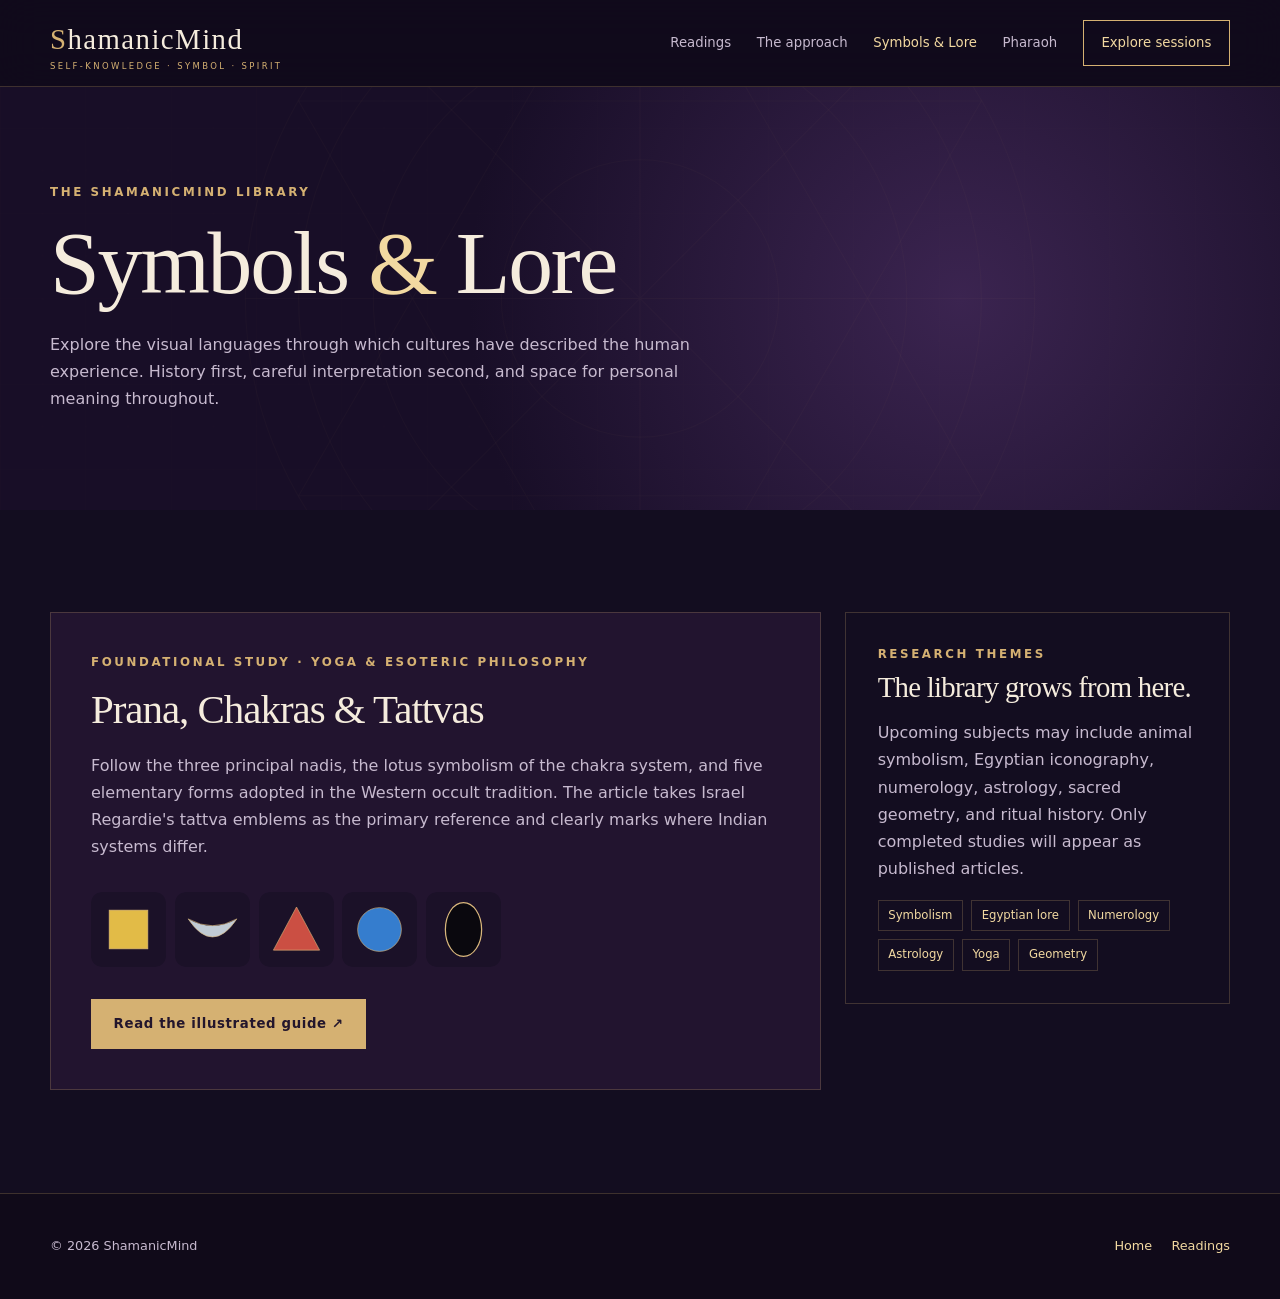
==== symbols-and-lore/index.html @ 21a23fc3 "Add ShamanicMind brand assets, site prototype and lore library" ====
<!doctype html><html lang="en"><head><meta charset="utf-8"><meta name="viewport" content="width=device-width,initial-scale=1"><meta name="theme-color" content="#130d20"><meta name="description" content="Symbols & Lore: a research library exploring sacred geometry, yoga, numerology, Egyptian imagery and the history of symbolic traditions."><title>Symbols & Lore | ShamanicMind</title><link rel="stylesheet" href="../styles.css"><script src="../app.js" defer></script></head><body><a href="#main" class="skip">Skip to content</a><header class="site-header"><div class="container header-inner"><a class="wordmark" href="../index.html">ShamanicMind<span>Self-knowledge · Symbol · Spirit</span></a><button type="button" class="menu-toggle" aria-expanded="false" aria-controls="site-navigation" data-menu-toggle>Menu <span aria-hidden="true">☰</span></button><nav id="site-navigation" class="nav" data-menu aria-label="Main navigation"><a href="../index.html#readings">Readings</a><a href="../index.html#approach">The approach</a><a aria-current="page" href="index.html">Symbols &amp; Lore</a><a href="../index.html#pharaoh">Pharaoh</a><a class="nav-cta" href="../index.html#sessions">Explore sessions</a></nav></div></header><main id="main"><section class="page-hero"><div class="container"><div class="eyebrow">The ShamanicMind library</div><h1>Symbols <span class="gold">&amp;</span> Lore</h1><p>Explore the visual languages through which cultures have described the human experience. History first, careful interpretation second, and space for personal meaning throughout.</p></div></section><section class="section"><div class="container article-list"><article class="article-card" data-reveal><div class="eyebrow">Foundational study · Yoga &amp; Esoteric philosophy</div><h2>Prana, Chakras &amp; Tattvas</h2><p>Follow the three principal nadis, the lotus symbolism of the chakra system, and five elementary forms adopted in the Western occult tradition. The article takes Israel Regardie's tattva emblems as the primary reference and clearly marks where Indian systems differ.</p><div class="tattva-strip" style="justify-content:flex-start;margin:2rem 0"><img src="../assets/tattvas/prithivi.svg" alt="Earth, a yellow square"><img src="../assets/tattvas/apas.svg" alt="Water, a silver crescent"><img src="../assets/tattvas/tejas.svg" alt="Fire, a red triangle"><img src="../assets/tattvas/vayu.svg" alt="Air, a blue circle"><img src="../assets/tattvas/akasha.svg" alt="Ether, a black oval"></div><a class="btn btn-primary" href="prana-chakras-tattvas.html">Read the illustrated guide ↗</a></article><aside class="article-aside" data-reveal><div class="eyebrow">Research themes</div><h3>The library grows from here.</h3><p class="muted">Upcoming subjects may include animal symbolism, Egyptian iconography, numerology, astrology, sacred geometry, and ritual history. Only completed studies will appear as published articles.</p><div class="topic-tags"><span>Symbolism</span><span>Egyptian lore</span><span>Numerology</span><span>Astrology</span><span>Yoga</span><span>Geometry</span></div></aside></div></section></main><footer class="site-footer"><div class="container footer-row"><div>© <span data-year>2026</span> ShamanicMind</div><div class="footer-links"><a href="../index.html">Home</a><a href="../index.html#readings">Readings</a></div></div></footer></body></html>
---- styles.css ----
:root{color-scheme:dark;--bg:#130d20;--bg2:#251334;--violet:#644184;--gold:#d5b172;--gold-light:#f2d9a1;--cream:#f5ecdd;--soft:#c7bacf;--line:rgba(213,177,114,.23);--glass:rgba(32,19,46,.7);--serif:Georgia,'Times New Roman',serif;--sans:Inter,ui-sans-serif,system-ui,-apple-system,'Segoe UI',sans-serif}
*{box-sizing:border-box}html{scroll-behavior:smooth}body{margin:0;background:var(--bg);color:var(--cream);font:16px/1.7 var(--sans);-webkit-font-smoothing:antialiased;overflow-x:hidden}img,svg{max-width:100%;height:auto}a{color:inherit;text-decoration:none}p{margin:0 0 1.1rem}button{font:inherit}::selection{background:#75509c;color:#fff}
a:focus-visible,button:focus-visible{outline:2px solid var(--gold-light);outline-offset:5px}h1,h2,h3,h4{font-family:var(--serif);font-weight:400;letter-spacing:-.025em;line-height:1.08;margin:0}h1{font-size:clamp(3.3rem,7vw,7.4rem)}h2{font-size:clamp(2.4rem,4.1vw,4.6rem)}h3{font-size:clamp(1.65rem,2.4vw,2.25rem)}.container{width:min(1180px,calc(100% - 48px));margin-inline:auto}.small-container{width:min(850px,calc(100% - 48px));margin-inline:auto}.eyebrow{text-transform:uppercase;letter-spacing:.22em;font-size:.74rem;line-height:1.6;font-weight:600;color:var(--gold)}.muted{color:var(--soft)}.gold{color:var(--gold-light)}.anchor{scroll-margin-top:108px}.skip{position:absolute;left:-1000px;top:10px;background:var(--gold);color:#1d0f2a;padding:.65rem 1rem;z-index:100}.skip:focus{left:10px}.site-header{position:relative;z-index:20;border-bottom:1px solid var(--line);background:rgba(17,10,28,.92);backdrop-filter:blur(20px)}.header-inner{min-height:86px;display:flex;align-items:center;justify-content:space-between;gap:2rem}.wordmark{font-family:var(--serif);font-size:1.8rem;letter-spacing:.05em;white-space:nowrap}.wordmark::first-letter{color:var(--gold)}.wordmark span{display:block;font:500 .53rem var(--sans);letter-spacing:.28em;text-transform:uppercase;color:var(--gold);margin-top:-2px}.nav{display:flex;align-items:center;gap:clamp(1rem,2vw,2.3rem);font-size:.83rem}.nav a:not(.nav-cta){color:var(--soft)}.nav a:hover,.nav a[aria-current=page]{color:var(--gold-light)}.nav-cta{padding:.7rem 1.1rem;border:1px solid var(--gold);color:var(--gold-light)}.menu-toggle{display:none;align-items:center;gap:.5rem;border:1px solid var(--line);color:var(--cream);background:transparent;padding:.6rem .8rem;border-radius:4px}
.hero{position:relative;isolation:isolate;overflow:hidden;padding:clamp(4.5rem,9vw,8.5rem) 0 7rem;background:radial-gradient(ellipse at 78% 50%,#362047 0,transparent 54%),radial-gradient(ellipse at 10% 20%,#281939 0,transparent 50%),#130d20}.hero::before{content:'';position:absolute;inset:0;background:url('assets/illustrations/astrology-grid.svg') center/cover no-repeat;opacity:.45;z-index:-2}.hero::after{content:'';position:absolute;inset:0;background:linear-gradient(90deg,#130d20 4%,transparent 55%);z-index:-1}.hero-grid{display:grid;grid-template-columns:1fr 1fr;align-items:center;gap:2rem}.hero-copy{position:relative;z-index:2;max-width:660px}.hero h1{margin:1.3rem 0 1.5rem}.hero h1 em{font-style:italic;color:var(--gold-light)}.lead{font-size:clamp(1rem,1.3vw,1.17rem);line-height:1.9;color:#e1d6e8;max-width:590px}.hero-orbit{width:min(100%,650px);filter:drop-shadow(0 0 45px rgba(137,91,164,.2));animation:orbitAppear 1.8s ease-out both}.hero-caption{display:flex;align-items:center;gap:1rem;font-size:.72rem;text-transform:uppercase;letter-spacing:.21em;color:var(--gold);margin-top:3rem}.hero-caption::before{content:'';height:1px;width:70px;background:var(--gold)}.action-row{display:flex;flex-wrap:wrap;gap:.9rem;margin-top:2rem}.btn{display:inline-flex;align-items:center;justify-content:center;min-height:50px;padding:.75rem 1.35rem;border:1px solid var(--gold);font-size:.83rem;letter-spacing:.05em;transition:background .25s,color .25s,transform .25s}.btn:hover{transform:translateY(-2px)}.btn-primary{background:var(--gold);color:#23162c;font-weight:700}.btn-primary:hover{background:var(--gold-light)}.btn-secondary{background:rgba(19,13,32,.6);color:var(--gold-light)}.btn-secondary:hover{background:rgba(213,177,114,.12)}.section{padding:clamp(5rem,8vw,8rem) 0;position:relative}.section-alt{background:linear-gradient(180deg,#1c122b,#201331)}.section-heading{max-width:770px;margin-bottom:3rem}.section-heading h2{margin:.7rem 0 1.1rem}.section-heading p{color:var(--soft);max-width:650px}.reading-grid{display:grid;grid-template-columns:repeat(2,minmax(0,1fr));gap:1.25rem}.reading-card{position:relative;min-height:350px;padding:clamp(1.6rem,3vw,2.7rem);background:linear-gradient(135deg,rgba(72,42,94,.63),rgba(21,13,33,.96));border:1px solid var(--line);display:flex;flex-direction:column}.reading-card::before{content:'';position:absolute;inset:10px;border:1px solid rgba(213,177,114,.09);pointer-events:none}.reading-top{display:flex;justify-content:space-between;gap:1rem}.reading-top h3{margin-top:1rem}.reading-price{font:400 clamp(2.3rem,4vw,3.8rem)/1 var(--serif);color:var(--gold-light)}.reading-card p{color:var(--soft);max-width:420px;margin:1.6rem 0}.reading-foot{margin-top:auto;padding-top:1.7rem;display:flex;justify-content:space-between;align-items:center;border-top:1px solid var(--line);gap:1rem}.reading-foot span{font-size:.76rem;color:var(--gold);letter-spacing:.04em}.reading-foot a{font-size:.83rem;color:var(--cream);text-decoration:underline;text-decoration-color:var(--gold);text-underline-offset:6px}.approach{display:grid;grid-template-columns:.85fr 1.15fr;gap:clamp(3rem,7vw,8rem);align-items:center}.approach-art{min-height:410px;position:relative;background:radial-gradient(circle at 50% 40%,#46275e,transparent 57%),url('assets/illustrations/astrology-grid.svg') center/cover;border:1px solid var(--line);display:grid;place-items:center;overflow:hidden}.approach-art img{width:74%;opacity:.72}.approach-art::after{content:'✦';position:absolute;right:16%;bottom:12%;font-size:4rem;color:var(--gold);opacity:.6}.approach-copy h2{margin:.7rem 0 1.6rem}.principles{display:grid;gap:1.2rem;margin-top:2rem}.principle{border-top:1px solid var(--line);padding-top:1.15rem;display:grid;grid-template-columns:110px 1fr;gap:1rem}.principle b{font-weight:600;color:var(--gold-light);font-size:.87rem}.principle p{color:var(--soft);margin:0}.lore-section{background:radial-gradient(ellipse at 70% 0,#302042,transparent 60%),#130d20}.lore-feature{border:1px solid var(--line);display:grid;grid-template-columns:1fr 1fr;overflow:hidden;background:var(--glass)}.lore-art{background:linear-gradient(150deg,#2f1a45,#140e23);display:grid;place-items:center;padding:4rem 2rem;min-height:390px}.tattva-strip{display:flex;align-items:center;justify-content:center;gap:.55rem;flex-wrap:wrap}.tattva-strip img{width:75px;border-radius:10px}.lore-copy{padding:clamp(2rem,4vw,4rem);align-self:center}.lore-copy h3{margin:1rem 0 1.4rem}.lore-copy p{color:var(--soft)}.text-link{display:inline-block;color:var(--gold-light);border-bottom:1px solid var(--gold);padding-bottom:.15rem;margin-top:1rem;font-size:.88rem}.pharaoh{text-align:center;background:radial-gradient(ellipse at 50% 100%,#3b2051,transparent 72%),#1a1028;border-block:1px solid var(--line)}.pharaoh .container{max-width:750px}.pharaoh h2{margin:.7rem 0 1.2rem}.pharaoh p{color:var(--soft)}.tag{display:inline-flex;border:1px solid var(--line);padding:.45rem .7rem;color:var(--gold);font-size:.72rem;text-transform:uppercase;letter-spacing:.14em}.final-section{text-align:center}.final-section p{max-width:660px;margin:1.2rem auto 1.7rem;color:var(--soft)}.site-footer{border-top:1px solid var(--line);background:#100a19;padding:2.6rem 0;color:var(--soft);font-size:.8rem}.footer-row{display:flex;justify-content:space-between;gap:1rem;align-items:center;flex-wrap:wrap}.footer-row a{color:var(--gold-light)}.footer-links{display:flex;gap:1.2rem;flex-wrap:wrap}
.page-hero{padding:6rem 0 5rem;position:relative;background:radial-gradient(circle at 75% 50%,#3b2450,transparent 50%),#180e27;overflow:hidden}.page-hero::after{content:'';position:absolute;inset:0;pointer-events:none;background:url('assets/illustrations/astrology-grid.svg') center/cover;opacity:.16}.page-hero .container{position:relative;z-index:1}.page-hero h1{font-size:clamp(3.4rem,7vw,6.5rem);max-width:940px;margin:.8rem 0 1.2rem}.page-hero p{max-width:650px;color:var(--soft)}.article-list{display:grid;grid-template-columns:2fr 1fr;gap:1.5rem;align-items:start}.article-card{border:1px solid var(--line);background:rgba(42,24,56,.65);padding:2.5rem}.article-card h2{font-size:clamp(2rem,3.2vw,3.2rem);margin:.9rem 0 1.3rem}.article-card p{color:var(--soft)}.article-aside{padding:2rem;border:1px solid var(--line)}.article-aside h3{font-size:1.8rem;margin:.5rem 0 1rem}.topic-tags{display:flex;gap:.5rem;flex-wrap:wrap}.topic-tags span{font-size:.73rem;color:var(--gold-light);border:1px solid var(--line);padding:.3rem .6rem}.editorial{padding:5rem 0 8rem}.article-meta{display:flex;gap:1rem;flex-wrap:wrap;color:var(--gold);font-size:.75rem;letter-spacing:.1em;text-transform:uppercase}.article-body{max-width:800px;margin:auto}.article-body .intro{font:400 clamp(1.3rem,2.2vw,1.65rem)/1.55 var(--serif);color:#e9dfec;margin-bottom:3rem}.article-body h2{font-size:clamp(2rem,3.1vw,3rem);margin:4rem 0 1.3rem}.article-body h3{font-size:1.65rem;margin:2.4rem 0 .85rem}.article-body p,.article-body li{color:#d6cddc;line-height:1.9}.article-body ul{padding-left:1.2rem}.figure{margin:3rem 0;display:grid;place-items:center;border:1px solid var(--line);background:linear-gradient(135deg,rgba(51,28,69,.8),rgba(18,10,29,.9));padding:2rem}.figure img{max-height:420px}.figure figcaption{font-size:.8rem;color:var(--soft);margin-top:1rem;text-align:center;max-width:630px}.tattva-reference{display:grid;grid-template-columns:repeat(5,1fr);gap:.75rem;margin:2rem 0}.tattva-reference figure{margin:0;text-align:center}.tattva-reference img{display:block;width:100%;max-width:130px;margin:auto}.tattva-reference figcaption{font:.8rem var(--sans);color:var(--soft);margin-top:.6rem}.tattva-reference strong{display:block;color:var(--gold-light);font-size:.88rem}.scholar-note{margin:2.3rem 0;padding:1.4rem 1.7rem;border-left:2px solid var(--gold);background:rgba(213,177,114,.07);color:var(--soft)}.article-body a:not(.btn){color:var(--gold-light);text-decoration:underline;text-underline-offset:4px}.sources{border-top:1px solid var(--line);margin-top:4rem;padding-top:1rem}.sources li{margin-bottom:.7rem;overflow-wrap:anywhere}
[data-reveal]{opacity:0;transform:translateY(20px);transition:transform .7s ease,opacity .7s ease}[data-reveal].in-view{opacity:1;transform:none}@keyframes orbitAppear{from{opacity:0;transform:scale(.92) rotate(-5deg)}to{opacity:1;transform:scale(1) rotate(0)}}
@media(max-width:850px){.header-inner{min-height:78px}.menu-toggle{display:flex}.nav{position:absolute;left:0;right:0;top:100%;display:none;flex-direction:column;align-items:stretch;gap:0;background:#1b1129;border-bottom:1px solid var(--line);padding:1rem 24px 1.4rem}.nav.is-open{display:flex}.nav a{padding:.75rem 0}.nav .nav-cta{margin-top:.5rem;text-align:center}.hero-grid{grid-template-columns:1fr}.hero{padding:4.5rem 0 4rem}.hero-orbit{max-width:440px;margin:-1rem auto -1rem;opacity:.65}.hero::after{background:linear-gradient(0deg,#130d20,transparent)}.approach,.lore-feature{grid-template-columns:1fr}.approach-art{min-height:320px}.lore-art{min-height:270px}.reading-card{min-height:300px}.article-list{grid-template-columns:1fr}}
@media(max-width:600px){.container,.small-container{width:min(100% - 34px,1180px)}.wordmark{font-size:1.45rem}.hero h1{font-size:clamp(3.1rem,13vw,4.8rem)}.hero-caption{letter-spacing:.14em}.reading-grid{grid-template-columns:1fr}.reading-card{min-height:295px}.reading-top{align-items:center}.reading-foot{align-items:flex-start}.principle{grid-template-columns:1fr;gap:.35rem}.section{padding:4.5rem 0}.lore-art{padding:2rem 1rem}.tattva-strip img{width:55px}.lore-copy,.article-card{padding:1.65rem}.page-hero{padding:4rem 0}.article-aside{padding:1.6rem}.article-body h2{margin-top:3.2rem}.tattva-reference{grid-template-columns:repeat(3,1fr)}.figure{padding:1rem}}
@media(prefers-reduced-motion:reduce){html{scroll-behavior:auto}*,*::before,*::after{animation-duration:.01ms!important;transition-duration:.01ms!important}[data-reveal]{opacity:1;transform:none}}
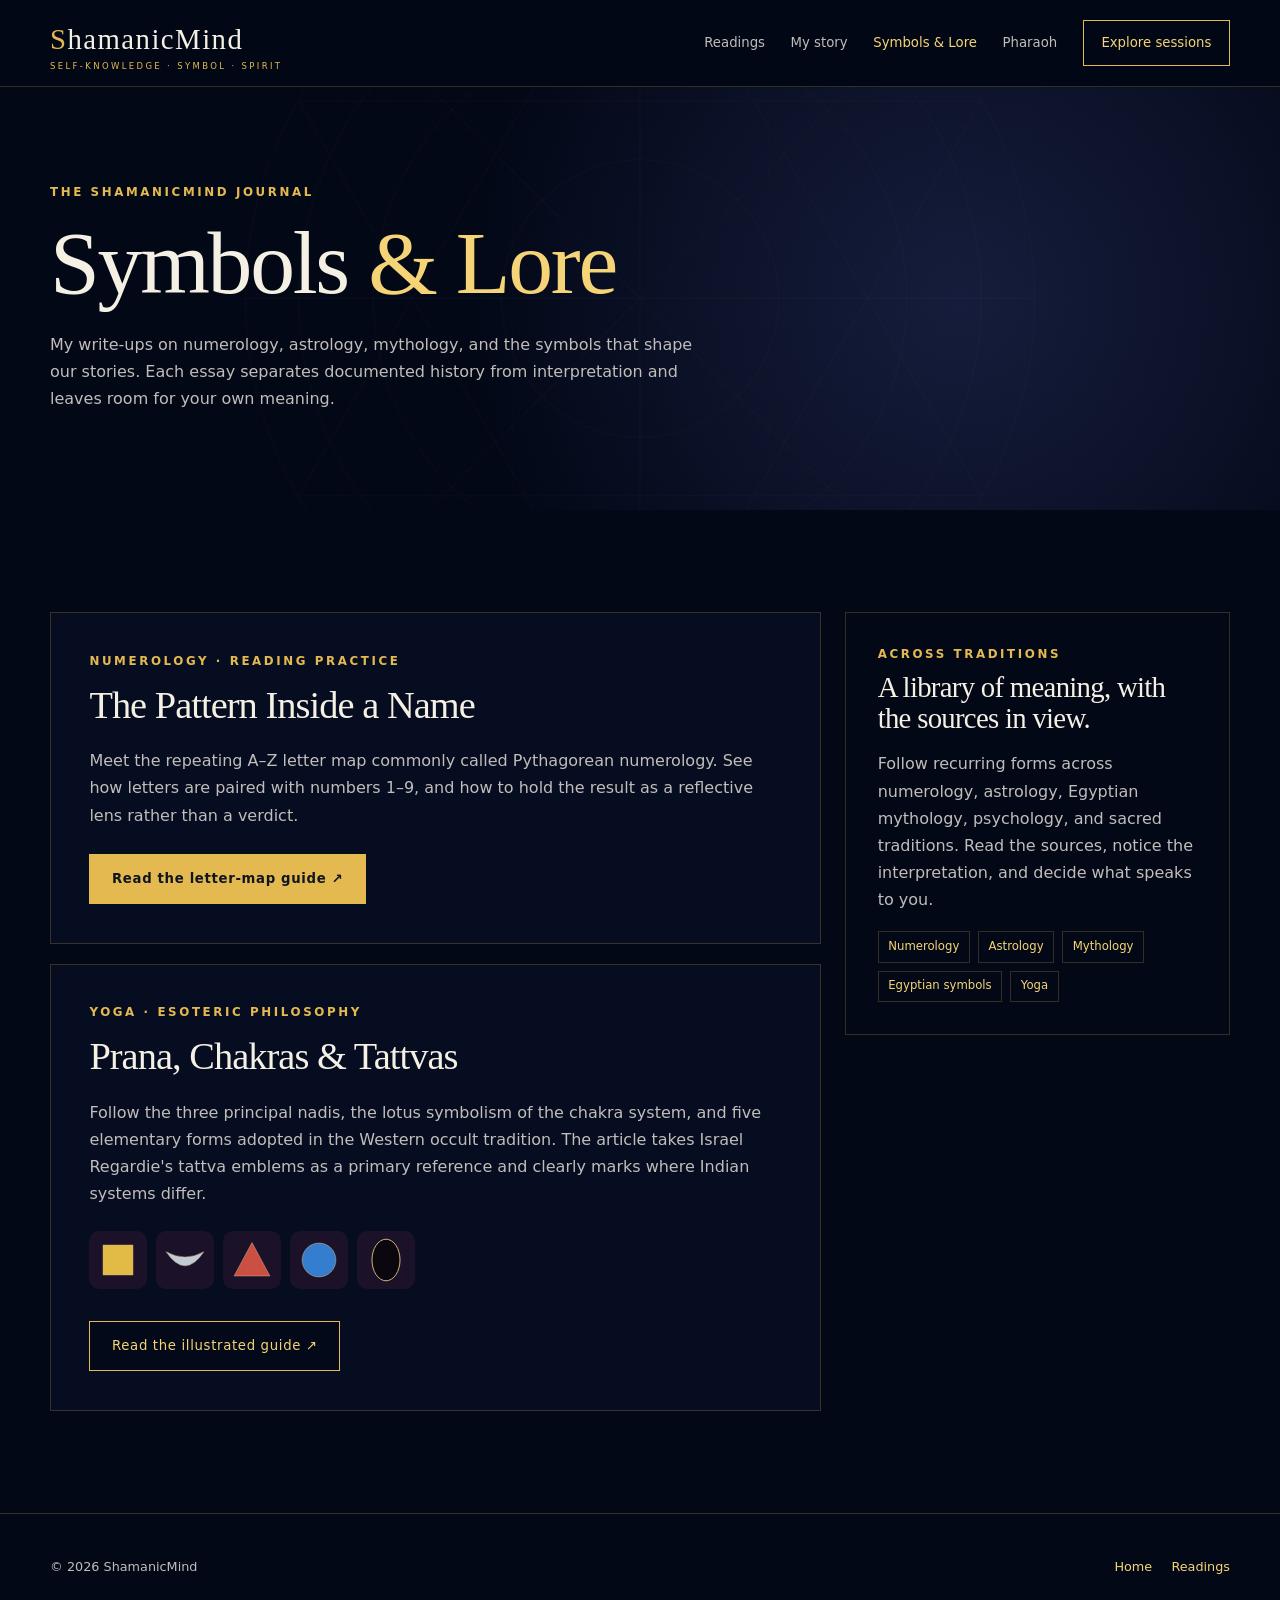
==== commit a6a14397: "Add ShamanicMind lore, story, and updated reading offers" ====
--- a/symbols-and-lore/index.html
+++ b/symbols-and-lore/index.html
@@ -1 +1,4 @@
-<!doctype html><html lang="en"><head><meta charset="utf-8"><meta name="viewport" content="width=device-width,initial-scale=1"><meta name="theme-color" content="#130d20"><meta name="description" content="Symbols & Lore: a research library exploring sacred geometry, yoga, numerology, Egyptian imagery and the history of symbolic traditions."><title>Symbols & Lore | ShamanicMind</title><link rel="stylesheet" href="../styles.css"><script src="../app.js" defer></script></head><body><a href="#main" class="skip">Skip to content</a><header class="site-header"><div class="container header-inner"><a class="wordmark" href="../index.html">ShamanicMind<span>Self-knowledge · Symbol · Spirit</span></a><button type="button" class="menu-toggle" aria-expanded="false" aria-controls="site-navigation" data-menu-toggle>Menu <span aria-hidden="true">☰</span></button><nav id="site-navigation" class="nav" data-menu aria-label="Main navigation"><a href="../index.html#readings">Readings</a><a href="../index.html#approach">The approach</a><a aria-current="page" href="index.html">Symbols &amp; Lore</a><a href="../index.html#pharaoh">Pharaoh</a><a class="nav-cta" href="../index.html#sessions">Explore sessions</a></nav></div></header><main id="main"><section class="page-hero"><div class="container"><div class="eyebrow">The ShamanicMind library</div><h1>Symbols <span class="gold">&amp;</span> Lore</h1><p>Explore the visual languages through which cultures have described the human experience. History first, careful interpretation second, and space for personal meaning throughout.</p></div></section><section class="section"><div class="container article-list"><article class="article-card" data-reveal><div class="eyebrow">Foundational study · Yoga &amp; Esoteric philosophy</div><h2>Prana, Chakras &amp; Tattvas</h2><p>Follow the three principal nadis, the lotus symbolism of the chakra system, and five elementary forms adopted in the Western occult tradition. The article takes Israel Regardie's tattva emblems as the primary reference and clearly marks where Indian systems differ.</p><div class="tattva-strip" style="justify-content:flex-start;margin:2rem 0"><img src="../assets/tattvas/prithivi.svg" alt="Earth, a yellow square"><img src="../assets/tattvas/apas.svg" alt="Water, a silver crescent"><img src="../assets/tattvas/tejas.svg" alt="Fire, a red triangle"><img src="../assets/tattvas/vayu.svg" alt="Air, a blue circle"><img src="../assets/tattvas/akasha.svg" alt="Ether, a black oval"></div><a class="btn btn-primary" href="prana-chakras-tattvas.html">Read the illustrated guide ↗</a></article><aside class="article-aside" data-reveal><div class="eyebrow">Research themes</div><h3>The library grows from here.</h3><p class="muted">Upcoming subjects may include animal symbolism, Egyptian iconography, numerology, astrology, sacred geometry, and ritual history. Only completed studies will appear as published articles.</p><div class="topic-tags"><span>Symbolism</span><span>Egyptian lore</span><span>Numerology</span><span>Astrology</span><span>Yoga</span><span>Geometry</span></div></aside></div></section></main><footer class="site-footer"><div class="container footer-row"><div>© <span data-year>2026</span> ShamanicMind</div><div class="footer-links"><a href="../index.html">Home</a><a href="../index.html#readings">Readings</a></div></div></footer></body></html>+<!doctype html><html lang="en"><head><meta charset="utf-8"><meta name="viewport" content="width=device-width,initial-scale=1"><meta name="theme-color" content="#030817"><meta name="description" content="Mac's ShamanicMind write-ups on numerology, astrology, mythology, and the meanings carried through symbols and stories."><title>Symbols &amp; Lore | ShamanicMind</title><link rel="stylesheet" href="../styles.css"><script src="../app.js" defer></script></head><body><a href="#main" class="skip">Skip to content</a><header class="site-header"><div class="container header-inner"><a class="wordmark" href="../index.html">ShamanicMind<span>Self-knowledge · Symbol · Spirit</span></a><button type="button" class="menu-toggle" aria-expanded="false" aria-controls="site-navigation" data-menu-toggle>Menu <span aria-hidden="true">☰</span></button><nav id="site-navigation" class="nav" data-menu aria-label="Main navigation"><a href="../index.html#readings">Readings</a><a href="../index.html#story">My story</a><a aria-current="page" href="index.html">Symbols &amp; Lore</a><a href="../index.html#pharaoh">Pharaoh</a><a class="nav-cta" href="../index.html#sessions">Explore sessions</a></nav></div></header><main id="main"><section class="page-hero"><div class="container"><div class="eyebrow">The ShamanicMind journal</div><h1>Symbols <span class="gold">&amp; Lore</span></h1><p>My write-ups on numerology, astrology, mythology, and the symbols that shape our stories. Each essay separates documented history from interpretation and leaves room for your own meaning.</p></div></section><section class="section"><div class="container library-layout"><div class="library-grid">
+<article class="article-card" data-reveal><div class="eyebrow">Numerology · Reading practice</div><h2>The Pattern Inside a Name</h2><p>Meet the repeating A–Z letter map commonly called Pythagorean numerology. See how letters are paired with numbers 1–9, and how to hold the result as a reflective lens rather than a verdict.</p><a class="btn btn-primary" href="pythagorean-letter-numbers.html">Read the letter-map guide ↗</a></article>
+<article class="article-card" data-reveal><div class="eyebrow">Yoga · Esoteric philosophy</div><h2>Prana, Chakras &amp; Tattvas</h2><p>Follow the three principal nadis, the lotus symbolism of the chakra system, and five elementary forms adopted in the Western occult tradition. The article takes Israel Regardie's tattva emblems as a primary reference and clearly marks where Indian systems differ.</p><div class="tattva-strip archive-tattvas" aria-label="Five tattva emblems"><img src="../assets/tattvas/prithivi.svg" alt="Earth, a yellow square" loading="lazy"><img src="../assets/tattvas/apas.svg" alt="Water, a silver crescent" loading="lazy"><img src="../assets/tattvas/tejas.svg" alt="Fire, a red triangle" loading="lazy"><img src="../assets/tattvas/vayu.svg" alt="Air, a blue circle" loading="lazy"><img src="../assets/tattvas/akasha.svg" alt="Ether, a black oval" loading="lazy"></div><a class="btn btn-secondary" href="prana-chakras-tattvas.html">Read the illustrated guide ↗</a></article>
+</div><aside class="article-aside" data-reveal><div class="eyebrow">Across traditions</div><h3>A library of meaning, with the sources in view.</h3><p class="muted">Follow recurring forms across numerology, astrology, Egyptian mythology, psychology, and sacred traditions. Read the sources, notice the interpretation, and decide what speaks to you.</p><div class="topic-tags"><span>Numerology</span><span>Astrology</span><span>Mythology</span><span>Egyptian symbols</span><span>Yoga</span></div></aside></div></section></main><footer class="site-footer"><div class="container footer-row"><div>© <span data-year>2026</span> ShamanicMind</div><div class="footer-links"><a href="../index.html">Home</a><a href="../index.html#readings">Readings</a></div></div></footer></body></html>
--- a/styles.css
+++ b/styles.css
@@ -1,9 +1,44 @@
-:root{color-scheme:dark;--bg:#130d20;--bg2:#251334;--violet:#644184;--gold:#d5b172;--gold-light:#f2d9a1;--cream:#f5ecdd;--soft:#c7bacf;--line:rgba(213,177,114,.23);--glass:rgba(32,19,46,.7);--serif:Georgia,'Times New Roman',serif;--sans:Inter,ui-sans-serif,system-ui,-apple-system,'Segoe UI',sans-serif}
-*{box-sizing:border-box}html{scroll-behavior:smooth}body{margin:0;background:var(--bg);color:var(--cream);font:16px/1.7 var(--sans);-webkit-font-smoothing:antialiased;overflow-x:hidden}img,svg{max-width:100%;height:auto}a{color:inherit;text-decoration:none}p{margin:0 0 1.1rem}button{font:inherit}::selection{background:#75509c;color:#fff}
-a:focus-visible,button:focus-visible{outline:2px solid var(--gold-light);outline-offset:5px}h1,h2,h3,h4{font-family:var(--serif);font-weight:400;letter-spacing:-.025em;line-height:1.08;margin:0}h1{font-size:clamp(3.3rem,7vw,7.4rem)}h2{font-size:clamp(2.4rem,4.1vw,4.6rem)}h3{font-size:clamp(1.65rem,2.4vw,2.25rem)}.container{width:min(1180px,calc(100% - 48px));margin-inline:auto}.small-container{width:min(850px,calc(100% - 48px));margin-inline:auto}.eyebrow{text-transform:uppercase;letter-spacing:.22em;font-size:.74rem;line-height:1.6;font-weight:600;color:var(--gold)}.muted{color:var(--soft)}.gold{color:var(--gold-light)}.anchor{scroll-margin-top:108px}.skip{position:absolute;left:-1000px;top:10px;background:var(--gold);color:#1d0f2a;padding:.65rem 1rem;z-index:100}.skip:focus{left:10px}.site-header{position:relative;z-index:20;border-bottom:1px solid var(--line);background:rgba(17,10,28,.92);backdrop-filter:blur(20px)}.header-inner{min-height:86px;display:flex;align-items:center;justify-content:space-between;gap:2rem}.wordmark{font-family:var(--serif);font-size:1.8rem;letter-spacing:.05em;white-space:nowrap}.wordmark::first-letter{color:var(--gold)}.wordmark span{display:block;font:500 .53rem var(--sans);letter-spacing:.28em;text-transform:uppercase;color:var(--gold);margin-top:-2px}.nav{display:flex;align-items:center;gap:clamp(1rem,2vw,2.3rem);font-size:.83rem}.nav a:not(.nav-cta){color:var(--soft)}.nav a:hover,.nav a[aria-current=page]{color:var(--gold-light)}.nav-cta{padding:.7rem 1.1rem;border:1px solid var(--gold);color:var(--gold-light)}.menu-toggle{display:none;align-items:center;gap:.5rem;border:1px solid var(--line);color:var(--cream);background:transparent;padding:.6rem .8rem;border-radius:4px}
-.hero{position:relative;isolation:isolate;overflow:hidden;padding:clamp(4.5rem,9vw,8.5rem) 0 7rem;background:radial-gradient(ellipse at 78% 50%,#362047 0,transparent 54%),radial-gradient(ellipse at 10% 20%,#281939 0,transparent 50%),#130d20}.hero::before{content:'';position:absolute;inset:0;background:url('assets/illustrations/astrology-grid.svg') center/cover no-repeat;opacity:.45;z-index:-2}.hero::after{content:'';position:absolute;inset:0;background:linear-gradient(90deg,#130d20 4%,transparent 55%);z-index:-1}.hero-grid{display:grid;grid-template-columns:1fr 1fr;align-items:center;gap:2rem}.hero-copy{position:relative;z-index:2;max-width:660px}.hero h1{margin:1.3rem 0 1.5rem}.hero h1 em{font-style:italic;color:var(--gold-light)}.lead{font-size:clamp(1rem,1.3vw,1.17rem);line-height:1.9;color:#e1d6e8;max-width:590px}.hero-orbit{width:min(100%,650px);filter:drop-shadow(0 0 45px rgba(137,91,164,.2));animation:orbitAppear 1.8s ease-out both}.hero-caption{display:flex;align-items:center;gap:1rem;font-size:.72rem;text-transform:uppercase;letter-spacing:.21em;color:var(--gold);margin-top:3rem}.hero-caption::before{content:'';height:1px;width:70px;background:var(--gold)}.action-row{display:flex;flex-wrap:wrap;gap:.9rem;margin-top:2rem}.btn{display:inline-flex;align-items:center;justify-content:center;min-height:50px;padding:.75rem 1.35rem;border:1px solid var(--gold);font-size:.83rem;letter-spacing:.05em;transition:background .25s,color .25s,transform .25s}.btn:hover{transform:translateY(-2px)}.btn-primary{background:var(--gold);color:#23162c;font-weight:700}.btn-primary:hover{background:var(--gold-light)}.btn-secondary{background:rgba(19,13,32,.6);color:var(--gold-light)}.btn-secondary:hover{background:rgba(213,177,114,.12)}.section{padding:clamp(5rem,8vw,8rem) 0;position:relative}.section-alt{background:linear-gradient(180deg,#1c122b,#201331)}.section-heading{max-width:770px;margin-bottom:3rem}.section-heading h2{margin:.7rem 0 1.1rem}.section-heading p{color:var(--soft);max-width:650px}.reading-grid{display:grid;grid-template-columns:repeat(2,minmax(0,1fr));gap:1.25rem}.reading-card{position:relative;min-height:350px;padding:clamp(1.6rem,3vw,2.7rem);background:linear-gradient(135deg,rgba(72,42,94,.63),rgba(21,13,33,.96));border:1px solid var(--line);display:flex;flex-direction:column}.reading-card::before{content:'';position:absolute;inset:10px;border:1px solid rgba(213,177,114,.09);pointer-events:none}.reading-top{display:flex;justify-content:space-between;gap:1rem}.reading-top h3{margin-top:1rem}.reading-price{font:400 clamp(2.3rem,4vw,3.8rem)/1 var(--serif);color:var(--gold-light)}.reading-card p{color:var(--soft);max-width:420px;margin:1.6rem 0}.reading-foot{margin-top:auto;padding-top:1.7rem;display:flex;justify-content:space-between;align-items:center;border-top:1px solid var(--line);gap:1rem}.reading-foot span{font-size:.76rem;color:var(--gold);letter-spacing:.04em}.reading-foot a{font-size:.83rem;color:var(--cream);text-decoration:underline;text-decoration-color:var(--gold);text-underline-offset:6px}.approach{display:grid;grid-template-columns:.85fr 1.15fr;gap:clamp(3rem,7vw,8rem);align-items:center}.approach-art{min-height:410px;position:relative;background:radial-gradient(circle at 50% 40%,#46275e,transparent 57%),url('assets/illustrations/astrology-grid.svg') center/cover;border:1px solid var(--line);display:grid;place-items:center;overflow:hidden}.approach-art img{width:74%;opacity:.72}.approach-art::after{content:'✦';position:absolute;right:16%;bottom:12%;font-size:4rem;color:var(--gold);opacity:.6}.approach-copy h2{margin:.7rem 0 1.6rem}.principles{display:grid;gap:1.2rem;margin-top:2rem}.principle{border-top:1px solid var(--line);padding-top:1.15rem;display:grid;grid-template-columns:110px 1fr;gap:1rem}.principle b{font-weight:600;color:var(--gold-light);font-size:.87rem}.principle p{color:var(--soft);margin:0}.lore-section{background:radial-gradient(ellipse at 70% 0,#302042,transparent 60%),#130d20}.lore-feature{border:1px solid var(--line);display:grid;grid-template-columns:1fr 1fr;overflow:hidden;background:var(--glass)}.lore-art{background:linear-gradient(150deg,#2f1a45,#140e23);display:grid;place-items:center;padding:4rem 2rem;min-height:390px}.tattva-strip{display:flex;align-items:center;justify-content:center;gap:.55rem;flex-wrap:wrap}.tattva-strip img{width:75px;border-radius:10px}.lore-copy{padding:clamp(2rem,4vw,4rem);align-self:center}.lore-copy h3{margin:1rem 0 1.4rem}.lore-copy p{color:var(--soft)}.text-link{display:inline-block;color:var(--gold-light);border-bottom:1px solid var(--gold);padding-bottom:.15rem;margin-top:1rem;font-size:.88rem}.pharaoh{text-align:center;background:radial-gradient(ellipse at 50% 100%,#3b2051,transparent 72%),#1a1028;border-block:1px solid var(--line)}.pharaoh .container{max-width:750px}.pharaoh h2{margin:.7rem 0 1.2rem}.pharaoh p{color:var(--soft)}.tag{display:inline-flex;border:1px solid var(--line);padding:.45rem .7rem;color:var(--gold);font-size:.72rem;text-transform:uppercase;letter-spacing:.14em}.final-section{text-align:center}.final-section p{max-width:660px;margin:1.2rem auto 1.7rem;color:var(--soft)}.site-footer{border-top:1px solid var(--line);background:#100a19;padding:2.6rem 0;color:var(--soft);font-size:.8rem}.footer-row{display:flex;justify-content:space-between;gap:1rem;align-items:center;flex-wrap:wrap}.footer-row a{color:var(--gold-light)}.footer-links{display:flex;gap:1.2rem;flex-wrap:wrap}
-.page-hero{padding:6rem 0 5rem;position:relative;background:radial-gradient(circle at 75% 50%,#3b2450,transparent 50%),#180e27;overflow:hidden}.page-hero::after{content:'';position:absolute;inset:0;pointer-events:none;background:url('assets/illustrations/astrology-grid.svg') center/cover;opacity:.16}.page-hero .container{position:relative;z-index:1}.page-hero h1{font-size:clamp(3.4rem,7vw,6.5rem);max-width:940px;margin:.8rem 0 1.2rem}.page-hero p{max-width:650px;color:var(--soft)}.article-list{display:grid;grid-template-columns:2fr 1fr;gap:1.5rem;align-items:start}.article-card{border:1px solid var(--line);background:rgba(42,24,56,.65);padding:2.5rem}.article-card h2{font-size:clamp(2rem,3.2vw,3.2rem);margin:.9rem 0 1.3rem}.article-card p{color:var(--soft)}.article-aside{padding:2rem;border:1px solid var(--line)}.article-aside h3{font-size:1.8rem;margin:.5rem 0 1rem}.topic-tags{display:flex;gap:.5rem;flex-wrap:wrap}.topic-tags span{font-size:.73rem;color:var(--gold-light);border:1px solid var(--line);padding:.3rem .6rem}.editorial{padding:5rem 0 8rem}.article-meta{display:flex;gap:1rem;flex-wrap:wrap;color:var(--gold);font-size:.75rem;letter-spacing:.1em;text-transform:uppercase}.article-body{max-width:800px;margin:auto}.article-body .intro{font:400 clamp(1.3rem,2.2vw,1.65rem)/1.55 var(--serif);color:#e9dfec;margin-bottom:3rem}.article-body h2{font-size:clamp(2rem,3.1vw,3rem);margin:4rem 0 1.3rem}.article-body h3{font-size:1.65rem;margin:2.4rem 0 .85rem}.article-body p,.article-body li{color:#d6cddc;line-height:1.9}.article-body ul{padding-left:1.2rem}.figure{margin:3rem 0;display:grid;place-items:center;border:1px solid var(--line);background:linear-gradient(135deg,rgba(51,28,69,.8),rgba(18,10,29,.9));padding:2rem}.figure img{max-height:420px}.figure figcaption{font-size:.8rem;color:var(--soft);margin-top:1rem;text-align:center;max-width:630px}.tattva-reference{display:grid;grid-template-columns:repeat(5,1fr);gap:.75rem;margin:2rem 0}.tattva-reference figure{margin:0;text-align:center}.tattva-reference img{display:block;width:100%;max-width:130px;margin:auto}.tattva-reference figcaption{font:.8rem var(--sans);color:var(--soft);margin-top:.6rem}.tattva-reference strong{display:block;color:var(--gold-light);font-size:.88rem}.scholar-note{margin:2.3rem 0;padding:1.4rem 1.7rem;border-left:2px solid var(--gold);background:rgba(213,177,114,.07);color:var(--soft)}.article-body a:not(.btn){color:var(--gold-light);text-decoration:underline;text-underline-offset:4px}.sources{border-top:1px solid var(--line);margin-top:4rem;padding-top:1rem}.sources li{margin-bottom:.7rem;overflow-wrap:anywhere}
-[data-reveal]{opacity:0;transform:translateY(20px);transition:transform .7s ease,opacity .7s ease}[data-reveal].in-view{opacity:1;transform:none}@keyframes orbitAppear{from{opacity:0;transform:scale(.92) rotate(-5deg)}to{opacity:1;transform:scale(1) rotate(0)}}
-@media(max-width:850px){.header-inner{min-height:78px}.menu-toggle{display:flex}.nav{position:absolute;left:0;right:0;top:100%;display:none;flex-direction:column;align-items:stretch;gap:0;background:#1b1129;border-bottom:1px solid var(--line);padding:1rem 24px 1.4rem}.nav.is-open{display:flex}.nav a{padding:.75rem 0}.nav .nav-cta{margin-top:.5rem;text-align:center}.hero-grid{grid-template-columns:1fr}.hero{padding:4.5rem 0 4rem}.hero-orbit{max-width:440px;margin:-1rem auto -1rem;opacity:.65}.hero::after{background:linear-gradient(0deg,#130d20,transparent)}.approach,.lore-feature{grid-template-columns:1fr}.approach-art{min-height:320px}.lore-art{min-height:270px}.reading-card{min-height:300px}.article-list{grid-template-columns:1fr}}
+:root{color-scheme:dark;--bg:#030817;--bg2:#080f22;--violet:#222b51;--gold:#e4b94f;--gold-light:#f5d477;--cream:#f5f0e4;--soft:#c0bdba;--line:rgba(228,185,79,.22);--glass:rgba(8,15,34,.72);--serif:Georgia,'Times New Roman',serif;--sans:Inter,ui-sans-serif,system-ui,-apple-system,'Segoe UI',sans-serif}
+*{box-sizing:border-box}html{scroll-behavior:smooth}body{margin:0;background:var(--bg);color:var(--cream);font:16px/1.7 var(--sans);-webkit-font-smoothing:antialiased;overflow-x:hidden}img,svg{max-width:100%;height:auto}a{color:inherit;text-decoration:none}p{margin:0 0 1.1rem}button{font:inherit}::selection{background:#9a7a2d;color:#fff}
+a:focus-visible,button:focus-visible{outline:2px solid var(--gold-light);outline-offset:5px}h1,h2,h3,h4{font-family:var(--serif);font-weight:400;letter-spacing:-.025em;line-height:1.08;margin:0}h1{font-size:clamp(3.3rem,7vw,7.4rem)}h2{font-size:clamp(2.4rem,4.1vw,4.6rem)}h3{font-size:clamp(1.65rem,2.4vw,2.25rem)}.container{width:min(1180px,calc(100% - 48px));margin-inline:auto}.small-container{width:min(850px,calc(100% - 48px));margin-inline:auto}.eyebrow{text-transform:uppercase;letter-spacing:.22em;font-size:.74rem;line-height:1.6;font-weight:600;color:var(--gold)}.muted{color:var(--soft)}.gold{color:var(--gold-light)}.anchor{scroll-margin-top:108px}.skip{position:absolute;left:-1000px;top:10px;background:var(--gold);color:#101522;padding:.65rem 1rem;z-index:100}.skip:focus{left:10px}.site-header{position:relative;z-index:20;border-bottom:1px solid var(--line);background:rgba(3,8,23,.92);backdrop-filter:blur(20px)}.header-inner{min-height:86px;display:flex;align-items:center;justify-content:space-between;gap:2rem}.wordmark{font-family:var(--serif);font-size:1.8rem;letter-spacing:.05em;white-space:nowrap}.wordmark::first-letter{color:var(--gold)}.wordmark span{display:block;font:500 .53rem var(--sans);letter-spacing:.28em;text-transform:uppercase;color:var(--gold);margin-top:-2px}.nav{display:flex;align-items:center;gap:clamp(1rem,2vw,2.3rem);font-size:.83rem}.nav a:not(.nav-cta){color:var(--soft)}.nav a:hover,.nav a[aria-current=page]{color:var(--gold-light)}.nav-cta{padding:.7rem 1.1rem;border:1px solid var(--gold);color:var(--gold-light)}.menu-toggle{display:none;align-items:center;gap:.5rem;border:1px solid var(--line);color:var(--cream);background:transparent;padding:.6rem .8rem;border-radius:4px}
+.hero{position:relative;isolation:isolate;overflow:hidden;padding:clamp(4.5rem,9vw,8.5rem) 0 7rem;background:radial-gradient(ellipse at 78% 50%,#171b3e 0,transparent 54%),radial-gradient(ellipse at 10% 20%,#0e142b 0,transparent 50%),#030817}.hero::before{content:'';position:absolute;inset:0;background:url('assets/illustrations/astrology-grid.svg') center/cover no-repeat;opacity:.45;z-index:-2}.hero::after{content:'';position:absolute;inset:0;background:linear-gradient(90deg,#030817 4%,transparent 55%);z-index:-1}.hero-grid{display:grid;grid-template-columns:1fr 1fr;align-items:center;gap:2rem}.hero-copy{position:relative;z-index:2;max-width:660px}.hero h1{margin:1.3rem 0 1.5rem}.hero h1 em{font-style:italic;color:var(--gold-light)}.lead{font-size:clamp(1rem,1.3vw,1.17rem);line-height:1.9;color:#e0ddcf;max-width:590px}.hero-orbit{width:min(100%,650px);filter:drop-shadow(0 0 45px rgba(228,185,79,.14));animation:orbitAppear 1.8s ease-out both}.hero-caption{display:flex;align-items:center;gap:1rem;font-size:.72rem;text-transform:uppercase;letter-spacing:.21em;color:var(--gold);margin-top:3rem}.hero-caption::before{content:'';height:1px;width:70px;background:var(--gold)}.action-row{display:flex;flex-wrap:wrap;gap:.9rem;margin-top:2rem}.btn{display:inline-flex;align-items:center;justify-content:center;min-height:50px;padding:.75rem 1.35rem;border:1px solid var(--gold);font-size:.83rem;letter-spacing:.05em;transition:background .25s,color .25s,transform .25s}.btn:hover{transform:translateY(-2px)}.btn-primary{background:var(--gold);color:#111522;font-weight:700}.btn-primary:hover{background:var(--gold-light)}.btn-secondary{background:rgba(3,8,23,.72);color:var(--gold-light)}.btn-secondary:hover{background:rgba(228,185,79,.12)}.section{padding:clamp(5rem,8vw,8rem) 0;position:relative}.section-alt{background:linear-gradient(180deg,#080f22,#0a1328)}.section-heading{max-width:770px;margin-bottom:3rem}.section-heading h2{margin:.7rem 0 1.1rem}.section-heading p{color:var(--soft);max-width:650px}.reading-grid{display:grid;grid-template-columns:repeat(2,minmax(0,1fr));gap:1.25rem}.reading-card{position:relative;min-height:350px;padding:clamp(1.6rem,3vw,2.7rem);background:linear-gradient(135deg,rgba(15,28,53,.72),rgba(5,11,24,.96));border:1px solid var(--line);display:flex;flex-direction:column}.reading-card::before{content:'';position:absolute;inset:10px;border:1px solid rgba(228,185,79,.09);pointer-events:none}.reading-top{display:flex;justify-content:space-between;gap:1rem}.reading-top h3{margin-top:1rem}.reading-price{font:400 clamp(2.3rem,4vw,3.8rem)/1 var(--serif);color:var(--gold-light)}.reading-card p{color:var(--soft);max-width:420px;margin:1.6rem 0}.reading-foot{margin-top:auto;padding-top:1.7rem;display:flex;justify-content:space-between;align-items:center;border-top:1px solid var(--line);gap:1rem}.reading-foot span{font-size:.76rem;color:var(--gold);letter-spacing:.04em}.reading-foot a{font-size:.83rem;color:var(--cream);text-decoration:underline;text-decoration-color:var(--gold);text-underline-offset:6px}.approach{display:grid;grid-template-columns:.85fr 1.15fr;gap:clamp(3rem,7vw,8rem);align-items:center}.approach-art{min-height:410px;position:relative;background:radial-gradient(circle at 50% 40%,#17213d,transparent 57%),url('assets/illustrations/astrology-grid.svg') center/cover;border:1px solid var(--line);display:grid;place-items:center;overflow:hidden}.approach-art img{width:74%;opacity:.72}.approach-art::after{content:'✦';position:absolute;right:16%;bottom:12%;font-size:4rem;color:var(--gold);opacity:.6}.approach-copy h2{margin:.7rem 0 1.6rem}.principles{display:grid;gap:1.2rem;margin-top:2rem}.principle{border-top:1px solid var(--line);padding-top:1.15rem;display:grid;grid-template-columns:110px 1fr;gap:1rem}.principle b{font-weight:600;color:var(--gold-light);font-size:.87rem}.principle p{color:var(--soft);margin:0}.lore-section{background:radial-gradient(ellipse at 70% 0,#0d1730,transparent 60%),#030817}.lore-feature{border:1px solid var(--line);display:grid;grid-template-columns:1fr 1fr;overflow:hidden;background:var(--glass)}.lore-art{background:linear-gradient(150deg,#101d38,#060c1a);display:grid;place-items:center;padding:4rem 2rem;min-height:390px}.tattva-strip{display:flex;align-items:center;justify-content:center;gap:.55rem;flex-wrap:wrap}.tattva-strip img{width:75px;border-radius:10px}.lore-copy{padding:clamp(2rem,4vw,4rem);align-self:center}.lore-copy h3{margin:1rem 0 1.4rem}.lore-copy p{color:var(--soft)}.text-link{display:inline-block;color:var(--gold-light);border-bottom:1px solid var(--gold);padding-bottom:.15rem;margin-top:1rem;font-size:.88rem}.pharaoh{text-align:center;background:radial-gradient(ellipse at 50% 100%,#1a2340,transparent 72%),#080f22;border-block:1px solid var(--line)}.pharaoh .container{max-width:750px}.pharaoh h2{margin:.7rem 0 1.2rem}.pharaoh p{color:var(--soft)}.tag{display:inline-flex;border:1px solid var(--line);padding:.45rem .7rem;color:var(--gold);font-size:.72rem;text-transform:uppercase;letter-spacing:.14em}.final-section{text-align:center}.final-section p{max-width:660px;margin:1.2rem auto 1.7rem;color:var(--soft)}.site-footer{border-top:1px solid var(--line);background:#030817;padding:2.6rem 0;color:var(--soft);font-size:.8rem}.footer-row{display:flex;justify-content:space-between;gap:1rem;align-items:center;flex-wrap:wrap}.footer-row a{color:var(--gold-light)}.footer-links{display:flex;gap:1.2rem;flex-wrap:wrap}
+.page-hero{padding:6rem 0 5rem;position:relative;background:radial-gradient(circle at 75% 50%,#161d3c,transparent 50%),#030817;overflow:hidden}.page-hero::after{content:'';position:absolute;inset:0;pointer-events:none;background:url('assets/illustrations/astrology-grid.svg') center/cover;opacity:.16}.page-hero .container{position:relative;z-index:1}.page-hero h1{font-size:clamp(3.4rem,7vw,6.5rem);max-width:940px;margin:.8rem 0 1.2rem}.page-hero p{max-width:650px;color:var(--soft)}.article-list{display:grid;grid-template-columns:2fr 1fr;gap:1.5rem;align-items:start}.article-card{border:1px solid var(--line);background:rgba(8,15,34,.86);padding:2.5rem}.article-card h2{font-size:clamp(2rem,3.2vw,3.2rem);margin:.9rem 0 1.3rem}.article-card p{color:var(--soft)}.article-aside{padding:2rem;border:1px solid var(--line)}.article-aside h3{font-size:1.8rem;margin:.5rem 0 1rem}.topic-tags{display:flex;gap:.5rem;flex-wrap:wrap}.topic-tags span{font-size:.73rem;color:var(--gold-light);border:1px solid var(--line);padding:.3rem .6rem}.editorial{padding:5rem 0 8rem}.article-meta{display:flex;gap:1rem;flex-wrap:wrap;color:var(--gold);font-size:.75rem;letter-spacing:.1em;text-transform:uppercase}.article-body{max-width:800px;margin:auto}.article-body .intro{font:400 clamp(1.3rem,2.2vw,1.65rem)/1.55 var(--serif);color:#f0eadb;margin-bottom:3rem}.article-body h2{font-size:clamp(2rem,3.1vw,3rem);margin:4rem 0 1.3rem}.article-body h3{font-size:1.65rem;margin:2.4rem 0 .85rem}.article-body p,.article-body li{color:#d6d1c4;line-height:1.9}.article-body ul{padding-left:1.2rem}.figure{margin:3rem 0;display:grid;place-items:center;border:1px solid var(--line);background:linear-gradient(135deg,rgba(8,15,34,.84),rgba(3,8,23,.9));padding:2rem}.figure img{max-height:420px}.figure figcaption{font-size:.8rem;color:var(--soft);margin-top:1rem;text-align:center;max-width:630px}.tattva-reference{display:grid;grid-template-columns:repeat(5,1fr);gap:.75rem;margin:2rem 0}.tattva-reference figure{margin:0;text-align:center}.tattva-reference img{display:block;width:100%;max-width:130px;margin:auto}.tattva-reference figcaption{font:.8rem var(--sans);color:var(--soft);margin-top:.6rem}.tattva-reference strong{display:block;color:var(--gold-light);font-size:.88rem}.scholar-note{margin:2.3rem 0;padding:1.4rem 1.7rem;border-left:2px solid var(--gold);background:rgba(228,185,79,.07);color:var(--soft)}.article-body a:not(.btn){color:var(--gold-light);text-decoration:underline;text-underline-offset:4px}.sources{border-top:1px solid var(--line);margin-top:4rem;padding-top:1rem}.sources li{margin-bottom:.7rem;overflow-wrap:anywhere}
+ .has-js [data-reveal]{opacity:0;transform:translateY(20px);transition:transform .7s ease,opacity .7s ease}[data-reveal].in-view{opacity:1;transform:none}@keyframes orbitAppear{from{opacity:0;transform:scale(.92) rotate(-5deg)}to{opacity:1;transform:scale(1) rotate(0)}}
+@media(max-width:850px){.header-inner{min-height:78px}.menu-toggle{display:flex}.nav{position:absolute;left:0;right:0;top:100%;display:none;flex-direction:column;align-items:stretch;gap:0;background:#080f22;border-bottom:1px solid var(--line);padding:1rem 24px 1.4rem}.nav.is-open{display:flex}.nav a{padding:.75rem 0}.nav .nav-cta{margin-top:.5rem;text-align:center}.hero-grid{grid-template-columns:1fr}.hero{padding:4.5rem 0 4rem}.hero-orbit{max-width:440px;margin:-1rem auto -1rem;opacity:.65}.hero::after{background:linear-gradient(0deg,#030817,transparent)}.approach,.lore-feature{grid-template-columns:1fr}.approach-art{min-height:320px}.lore-art{min-height:270px}.reading-card{min-height:300px}.article-list{grid-template-columns:1fr}}
 @media(max-width:600px){.container,.small-container{width:min(100% - 34px,1180px)}.wordmark{font-size:1.45rem}.hero h1{font-size:clamp(3.1rem,13vw,4.8rem)}.hero-caption{letter-spacing:.14em}.reading-grid{grid-template-columns:1fr}.reading-card{min-height:295px}.reading-top{align-items:center}.reading-foot{align-items:flex-start}.principle{grid-template-columns:1fr;gap:.35rem}.section{padding:4.5rem 0}.lore-art{padding:2rem 1rem}.tattva-strip img{width:55px}.lore-copy,.article-card{padding:1.65rem}.page-hero{padding:4rem 0}.article-aside{padding:1.6rem}.article-body h2{margin-top:3.2rem}.tattva-reference{grid-template-columns:repeat(3,1fr)}.figure{padding:1rem}}
 @media(prefers-reduced-motion:reduce){html{scroll-behavior:auto}*,*::before,*::after{animation-duration:.01ms!important;transition-duration:.01ms!important}[data-reveal]{opacity:1;transform:none}}
+
+/* Lore-first landing-page additions */
+.story-section{isolation:isolate;overflow:hidden;background:linear-gradient(115deg,rgba(3,8,23,.98),rgba(8,15,34,.91)),url('assets/illustrations/astrology-grid.svg') center/cover no-repeat}
+.story-grid{display:grid;grid-template-columns:1.2fr .8fr;gap:clamp(2rem,6vw,6rem);align-items:center}
+.story-copy{max-width:750px}.story-copy h2{margin:.7rem 0 1.5rem}.story-copy p{color:#d4d1c7;max-width:710px}
+.story-panel{min-height:420px;position:relative;display:flex;flex-direction:column;align-items:center;justify-content:center;text-align:center;padding:3rem 2rem;border:1px solid var(--line);background:radial-gradient(ellipse at 50% 46%,rgba(18,28,55,.4),transparent 64%),rgba(3,8,23,.7);overflow:hidden}
+.story-panel::before{content:'';position:absolute;inset:12px;border:1px solid rgba(228,185,79,.12);pointer-events:none}
+.story-panel img{position:absolute;width:82%;max-width:360px;opacity:.17;z-index:0}
+.story-line,.story-caption,.scroll-sigil{position:relative;z-index:1}
+.story-line{font:400 clamp(1.6rem,2.8vw,2.5rem)/1.38 var(--serif);color:var(--gold-light);max-width:440px}
+.story-caption{margin-top:1.6rem;text-transform:uppercase;letter-spacing:.18em;font-size:.7rem;color:var(--soft)}
+.scroll-sigil{width:46px;height:46px;display:grid;place-items:center;border:1px solid var(--gold);border-radius:50%;color:var(--gold-light);font:1.7rem/1 var(--serif);margin:0 auto 1.3rem;box-shadow:0 0 30px rgba(228,185,79,.09)}
+.pythagorean-section{isolation:isolate;overflow:hidden;background:radial-gradient(ellipse at 50% 48%,rgba(8,15,34,.62),transparent 68%),#050b18}
+.pythagorean-section::before{content:'';position:absolute;inset:0;z-index:-1;background:url('assets/illustrations/astrology-grid.svg') center/cover no-repeat;opacity:.14;pointer-events:none}
+.alphabet-groups{display:grid;grid-template-columns:repeat(3,minmax(0,1fr));gap:.8rem}
+.letter-group{min-height:105px;display:flex;align-items:center;gap:1rem;padding:1.1rem 1.3rem;border:1px solid var(--line);background:rgba(3,8,23,.78);transition:border-color .25s,transform .25s}
+.letter-group:hover{border-color:rgba(245,212,119,.72);transform:translateY(-2px)}
+.group-number{width:48px;height:48px;flex:0 0 48px;display:grid;place-items:center;border:1px solid rgba(228,185,79,.6);border-radius:50%;font:400 1.7rem/1 var(--serif);color:var(--gold-light)}
+.letter-group h3{font:600 .75rem/1.4 var(--sans);text-transform:uppercase;letter-spacing:.13em;color:var(--soft);margin:0 0 .15rem}
+.letter-group p{margin:0;color:var(--cream);font:400 1.25rem/1.4 var(--serif);letter-spacing:.08em}
+.mapping-note{max-width:700px;color:var(--soft);margin:2rem 0 0}
+.pythagorean-section .text-link{margin-top:1rem}
+.library-layout{display:grid;grid-template-columns:minmax(0,2fr) minmax(230px,1fr);gap:1.5rem;align-items:start}
+.library-grid{display:grid;gap:1.25rem}
+.library-grid .article-card{padding:clamp(1.7rem,3vw,2.5rem)}
+.library-grid .article-card h2{font-size:clamp(1.8rem,3vw,2.6rem)}
+.library-grid .article-card .btn{margin-top:.5rem;align-self:flex-start}
+.archive-tattvas{justify-content:flex-start;margin:1.5rem 0}.archive-tattvas img{width:58px}
+.mapping-table{width:100%;border-collapse:collapse;margin:2rem 0;background:rgba(8,15,34,.6);font-size:1rem}
+.mapping-table caption{text-align:left;margin-bottom:.7rem;color:var(--gold-light);font:1.2rem var(--serif)}
+.mapping-table th,.mapping-table td{padding:.7rem 1rem;border-bottom:1px solid var(--line);text-align:left}
+.mapping-table thead th{color:var(--gold-light);font-size:.78rem;text-transform:uppercase;letter-spacing:.1em}
+.mapping-table tbody th{width:90px;color:var(--gold-light);font:1.3rem var(--serif)}
+@media(max-width:850px){.story-grid{grid-template-columns:1fr}.story-panel{min-height:300px}.library-layout{grid-template-columns:1fr}.library-grid{grid-template-columns:repeat(2,minmax(0,1fr))}}
+@media(max-width:600px){.alphabet-groups{grid-template-columns:repeat(2,minmax(0,1fr));gap:.55rem}.letter-group{min-height:92px;padding:.8rem;gap:.7rem}.group-number{width:40px;height:40px;flex-basis:40px}.letter-group p{font-size:1.08rem}.library-grid{grid-template-columns:1fr}.story-panel{padding:2rem 1.3rem}.mapping-table th,.mapping-table td{padding:.65rem .75rem}}
